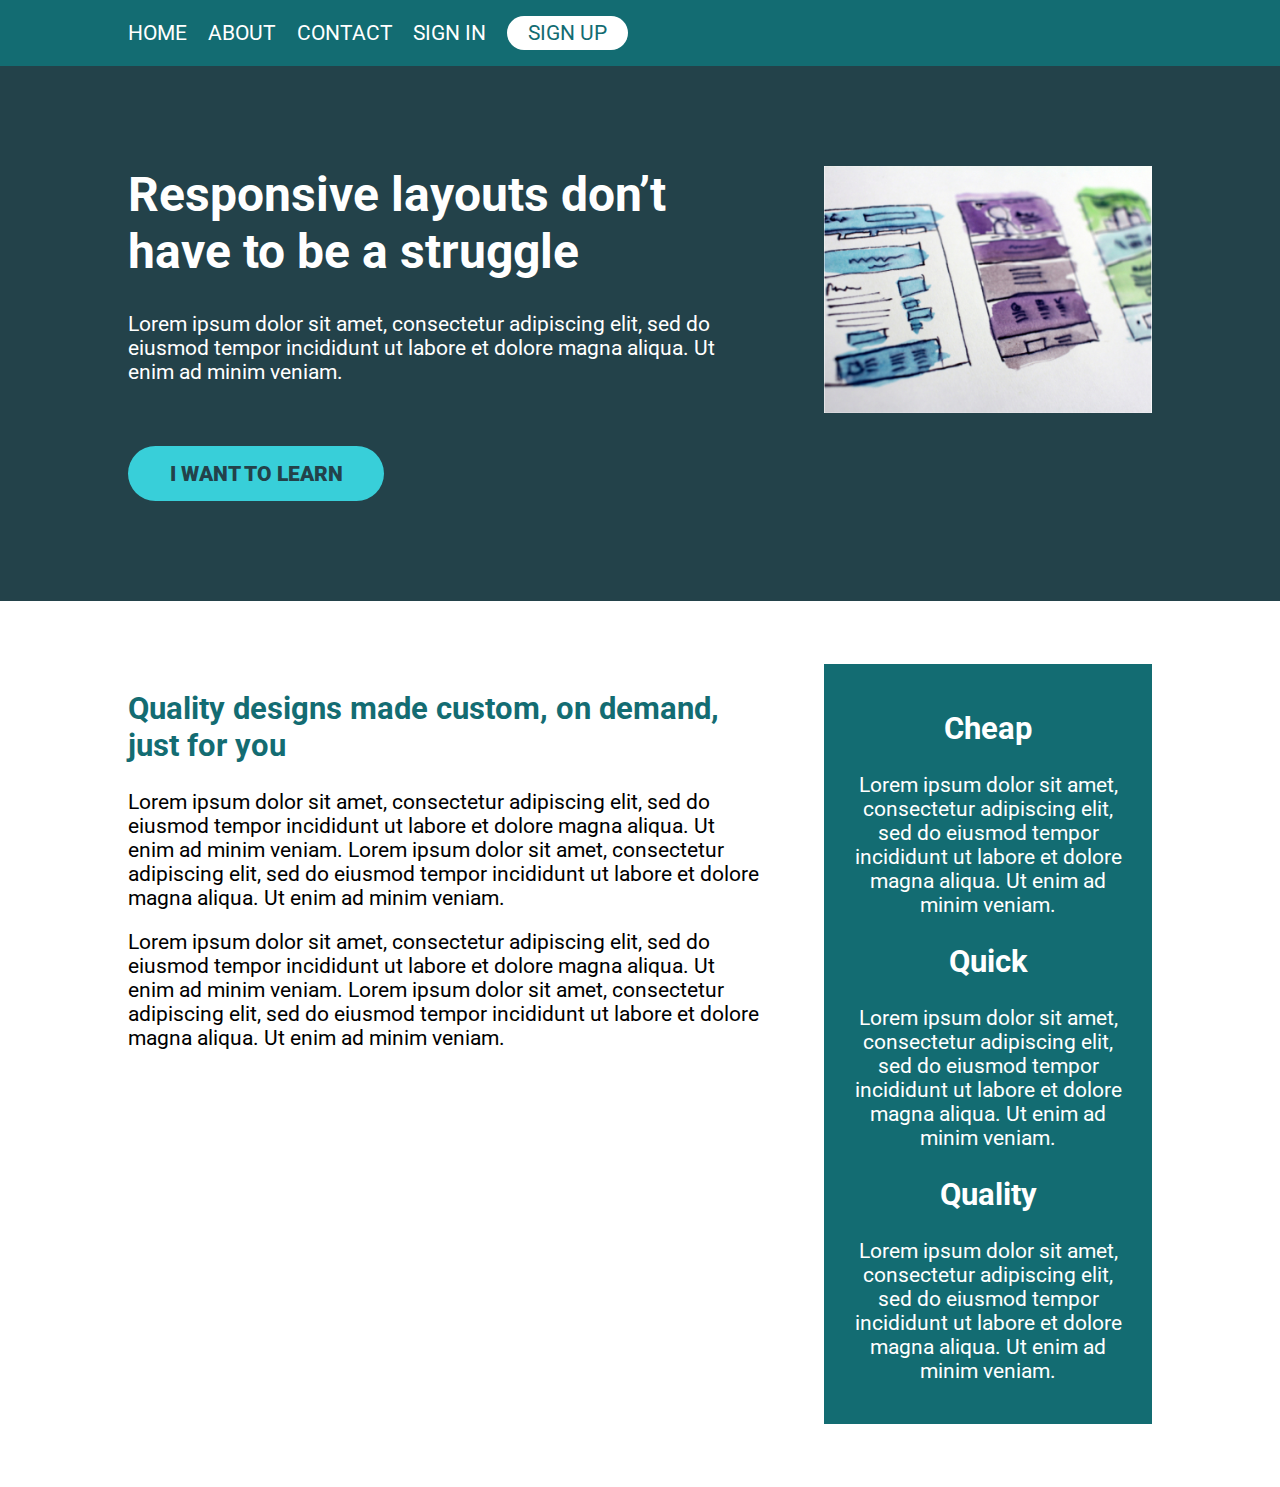
==== challenge_06/index.html @ 478d279b "first commit" ====
<!DOCTYPE html>
<html lang="en">
  <head>
    <meta charset="UTF-8" />
    <meta name="viewport" content="width=device-width, initial-scale=1.0" />
    <title>Conquering Rsponsive Layouts</title>
    <link
      href="https://fonts.googleapis.com/css2?family=Roboto:wght@400;900&display=swap"
      rel="stylesheet"
    />
    <link rel="stylesheet" href="style.css" />
  </head>
  <body>
    <header>
      <div class="container">
        <nav class="nav">
          <ul class="nav__list">
            <li class="nav__item"><a href="#" class="nav__link">Home</a></li>
            <li class="nav__item"><a href="#" class="nav__link">About</a></li>
            <li class="nav__item"><a href="#" class="nav__link">Contact</a></li>
            <li class="nav__item"><a href="#" class="nav__link">Sign In</a></li>
            <li class="nav__item">
              <a href="#" class="nav__link nav__link--button">Sign up</a>
            </li>
          </ul>
        </nav>
      </div>
    </header>
    <div class="hero">
      <div class="container row">
        <div class="hero__text">
          <h1>Responsive layouts don’t have to be a struggle</h1>
          <p>
            Lorem ipsum dolor sit amet, consectetur adipiscing elit, sed do
            eiusmod tempor incididunt ut labore et dolore magna aliqua. Ut enim
            ad minim veniam.
          </p>
          <a href="#" class="btn">I want to learn</a>
        </div>
        <div class="hero__img">
          <img src="./img/hero-img.jpg" alt="website wireframes" />
        </div>
      </div>
    </div>
    <main class="main">
      <div class="container row">
        <section class="main__left">
          <h2 class="main__left--title">
            Quality designs made custom, on demand, just for you
          </h2>
          <p>
            Lorem ipsum dolor sit amet, consectetur adipiscing elit, sed do
            eiusmod tempor incididunt ut labore et dolore magna aliqua. Ut enim
            ad minim veniam. Lorem ipsum dolor sit amet, consectetur adipiscing
            elit, sed do eiusmod tempor incididunt ut labore et dolore magna
            aliqua. Ut enim ad minim veniam.
          </p>
          <p>
            Lorem ipsum dolor sit amet, consectetur adipiscing elit, sed do
            eiusmod tempor incididunt ut labore et dolore magna aliqua. Ut enim
            ad minim veniam. Lorem ipsum dolor sit amet, consectetur adipiscing
            elit, sed do eiusmod tempor incididunt ut labore et dolore magna
            aliqua. Ut enim ad minim veniam.
          </p>
        </section>
        <aside class="main__right">
          <h2 class="main__right--title">Cheap</h2>
          <p>
            Lorem ipsum dolor sit amet, consectetur adipiscing elit, sed do
            eiusmod tempor incididunt ut labore et dolore magna aliqua. Ut enim
            ad minim veniam.
          </p>
          <h2 class="main__right--title">Quick</h2>
          <p>
            Lorem ipsum dolor sit amet, consectetur adipiscing elit, sed do
            eiusmod tempor incididunt ut labore et dolore magna aliqua. Ut enim
            ad minim veniam.
          </p>
          <h2 class="main__right--title">Quality</h2>
          <p>
            Lorem ipsum dolor sit amet, consectetur adipiscing elit, sed do
            eiusmod tempor incididunt ut labore et dolore magna aliqua. Ut enim
            ad minim veniam.
          </p>
        </aside>
      </div>
    </main>
  </body>
</html>
---- challenge_06/style.css ----
/* 
////// For this challenge ///////

- All text is in the text.md file

// Requirements
1. Refer to the design specs for the
   overall layout 
2. The image should line up with
   the sidebar in the section
   below

*/

*,
*::before,
*::after {
  box-sizing: border-box;
}

body {
  margin: 0;
  font-family: "Roboto", sans-serif;
  font-size: 1.3rem;
}

img {
  max-width: 100%;
}

h1 {
  font-size: 3rem;
  margin-top: 0;
}

.container {
  width: 80%;
  max-width: 1100px;
  margin: 0 auto;
}

.row {
  /* display: flex => flex container */
  display: flex;
  justify-content: space-between;

  /* can't use yet */
  /* gap: 100px; */
}

.col {
  /* these are now flex items */
  width: 100%;
}

.col + .col {
  margin-left: 30px;
}

header {
  background: #136c72;
  padding: 1em 0;
}

.nav__list {
  display: flex;
  margin: 0;
  padding: 0;
  list-style: none;
}
.nav__item {
  margin-right: 1em;
}

.nav__link {
  color: #fff;
  text-decoration: none;
  text-transform: uppercase;
}

.nav__link--button {
  background: #fff;
  color: #136c72;
  padding: 0.25em 1em;
  border-radius: 10em;
}

.nav__link:hover {
  opacity: 0.75;
}

.hero {
  padding: 100px 0;
  background-color: #23424a;
  color: #fff;
}

.hero {
  padding: 100px 0;
  background-color: #23424a;
  color: #fff;
}

.hero__text,
.main__left {
  width: 62%;
}

.hero__img,
.main__right {
  width: 32%;
  align-self: flex-start;
}

.hero p {
  margin-bottom: 3em;
}

.btn {
  display: inline-block;
  text-decoration: none;
  text-transform: uppercase;
  color: #23424a;
  font-weight: 900;
  background-color: #38cfd9;
  padding: 0.75em 2em;
  border-radius: 100px;
}

.btn:hover,
.btn:focus {
  opacity: 0.75;
}

.main {
  margin: 3em 0;
}

.main__left {
  margin-right: 1em;
}

.main__left--title {
  color: #136c72;
}

.main__right {
  background-color: #136c72;
  text-align: center;
  color: #fff;
  padding: 1em;
}
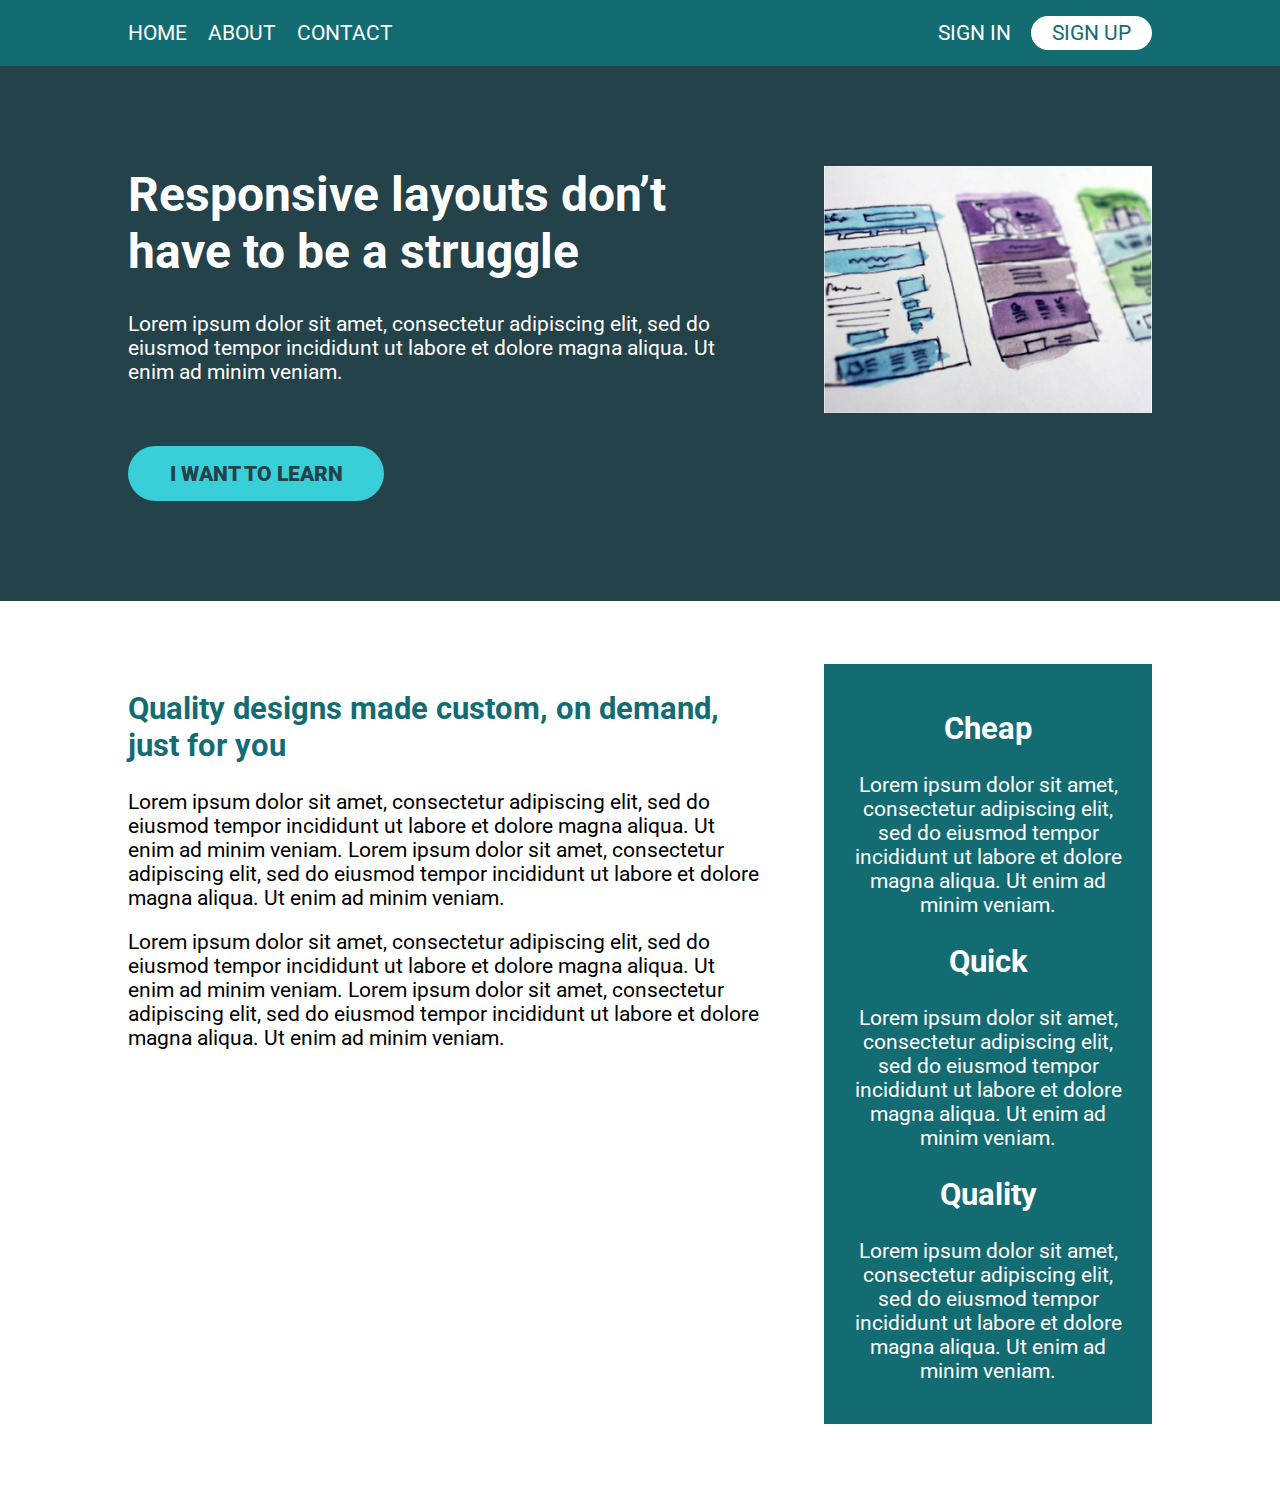
==== commit 2bc16730: "positioned nav items" ====
--- a/challenge_06/index.html
+++ b/challenge_06/index.html
@@ -18,7 +18,11 @@
             <li class="nav__item"><a href="#" class="nav__link">Home</a></li>
             <li class="nav__item"><a href="#" class="nav__link">About</a></li>
             <li class="nav__item"><a href="#" class="nav__link">Contact</a></li>
-            <li class="nav__item"><a href="#" class="nav__link">Sign In</a></li>
+          </ul>
+          <ul class="nav__list">
+            <li class="nav__item">
+              <a href="#" class="nav__link">Sign In</a>
+            </li>
             <li class="nav__item">
               <a href="#" class="nav__link nav__link--button">Sign up</a>
             </li>
--- a/challenge_06/style.css
+++ b/challenge_06/style.css
@@ -62,15 +62,25 @@
   padding: 1em 0;
 }
 
+.nav {
+  display: flex;
+  justify-content: space-between;
+}
+
 .nav__list {
   display: flex;
   margin: 0;
   padding: 0;
   list-style: none;
 }
-.nav__item {
-  margin-right: 1em;
+
+.nav__item + .nav__item {
+  margin-left: 1em;
 }
+
+/* .nav__item--push-right {
+  margin-left: auto;
+} */
 
 .nav__link {
   color: #fff;
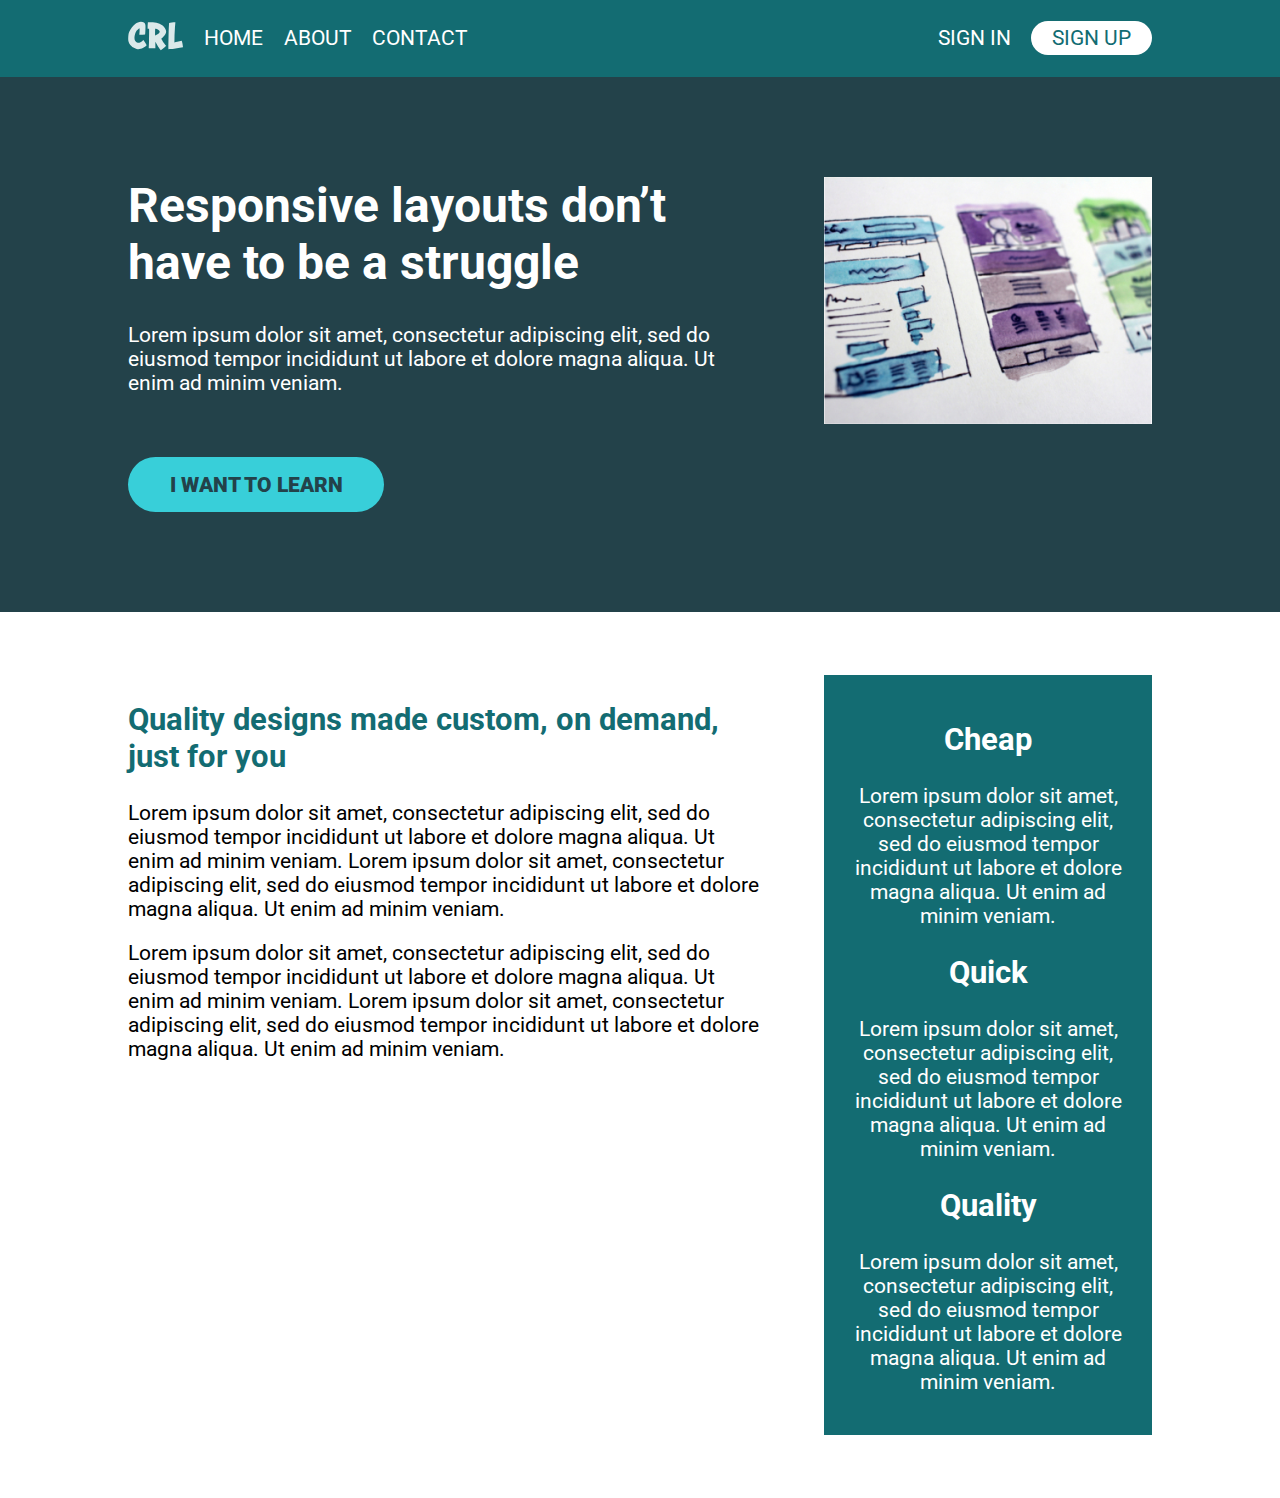
==== commit 4bd81800: "added logo" ====
--- a/challenge_06/index.html
+++ b/challenge_06/index.html
@@ -12,7 +12,10 @@
   </head>
   <body>
     <header>
-      <div class="container">
+      <div class="container row">
+        <a class="logo" href="#">
+          <img src="img/logo.svg" alt="logo" />
+        </a>
         <nav class="nav">
           <ul class="nav__list">
             <li class="nav__item"><a href="#" class="nav__link">Home</a></li>
--- a/challenge_06/style.css
+++ b/challenge_06/style.css
@@ -1,17 +1,3 @@
-/* 
-////// For this challenge ///////
-
-- All text is in the text.md file
-
-// Requirements
-1. Refer to the design specs for the
-   overall layout 
-2. The image should line up with
-   the sidebar in the section
-   below
-
-*/
-
 *,
 *::before,
 *::after {
@@ -43,13 +29,9 @@
   /* display: flex => flex container */
   display: flex;
   justify-content: space-between;
-
-  /* can't use yet */
-  /* gap: 100px; */
 }
 
 .col {
-  /* these are now flex items */
   width: 100%;
 }
 
@@ -62,9 +44,15 @@
   padding: 1em 0;
 }
 
+.logo {
+  margin-right: 1em;
+}
+
 .nav {
   display: flex;
   justify-content: space-between;
+  flex-grow: 1; /* width: 100%; */
+  align-items: center;
 }
 
 .nav__list {
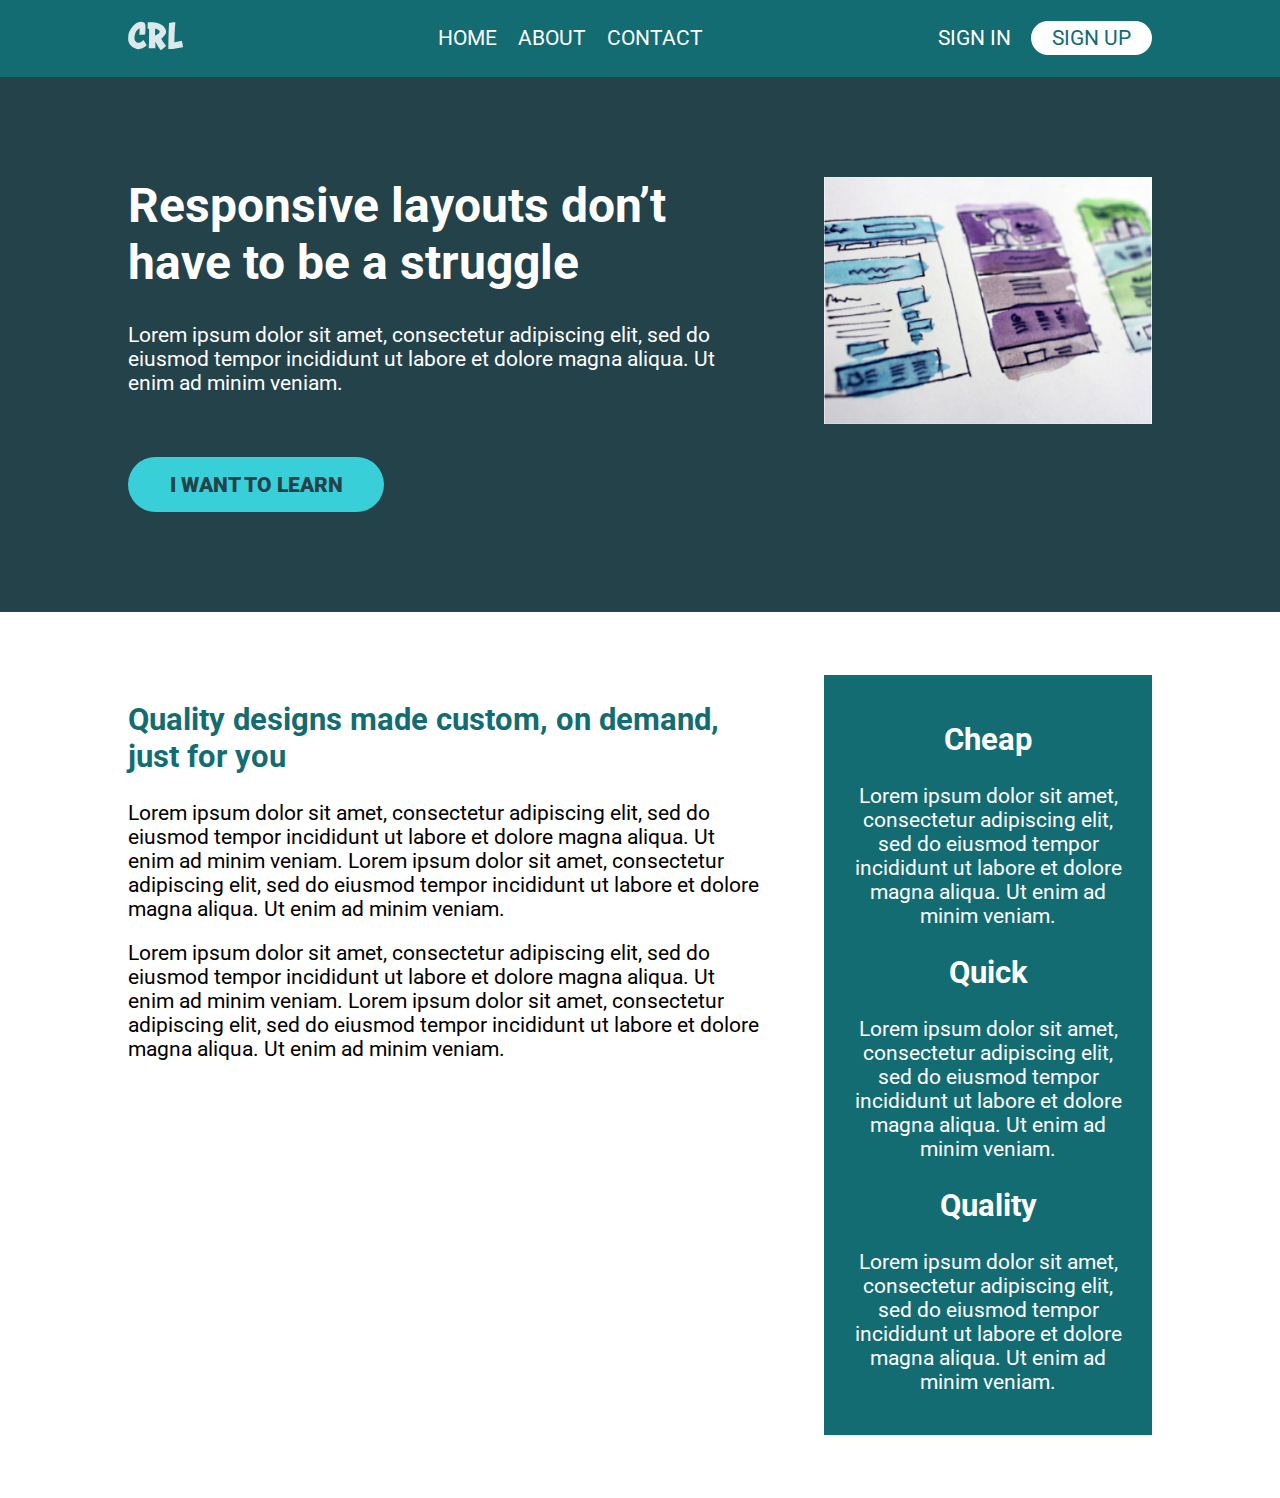
==== commit 2c24c4b3: "adjusted nav position" ====
--- a/challenge_06/index.html
+++ b/challenge_06/index.html
@@ -17,12 +17,12 @@
           <img src="img/logo.svg" alt="logo" />
         </a>
         <nav class="nav">
-          <ul class="nav__list">
+          <ul class="nav__list nav__list--primary">
             <li class="nav__item"><a href="#" class="nav__link">Home</a></li>
             <li class="nav__item"><a href="#" class="nav__link">About</a></li>
             <li class="nav__item"><a href="#" class="nav__link">Contact</a></li>
           </ul>
-          <ul class="nav__list">
+          <ul class="nav__list nav__list--secondary">
             <li class="nav__item">
               <a href="#" class="nav__link">Sign In</a>
             </li>
--- a/challenge_06/style.css
+++ b/challenge_06/style.css
@@ -60,6 +60,10 @@
   margin: 0;
   padding: 0;
   list-style: none;
+}
+
+.nav__list--primary {
+  margin: 0 auto;
 }
 
 .nav__item + .nav__item {
